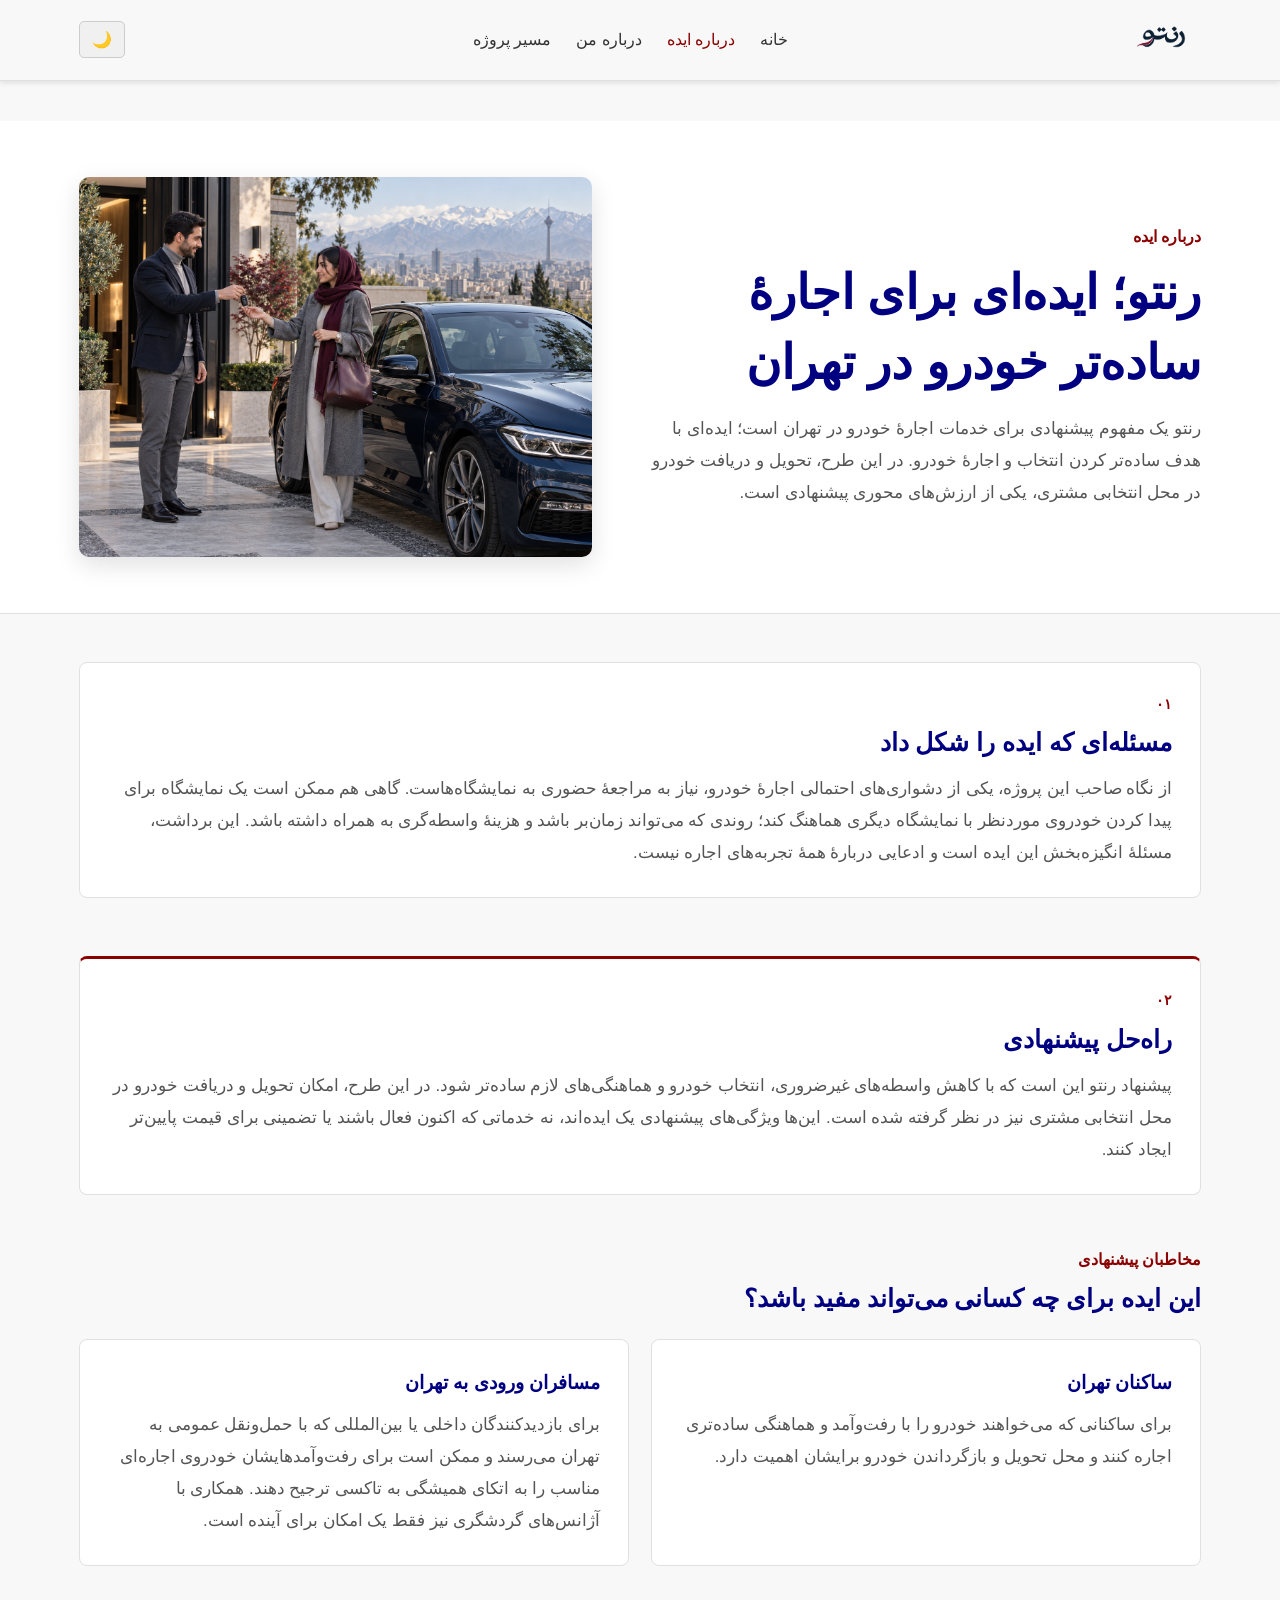
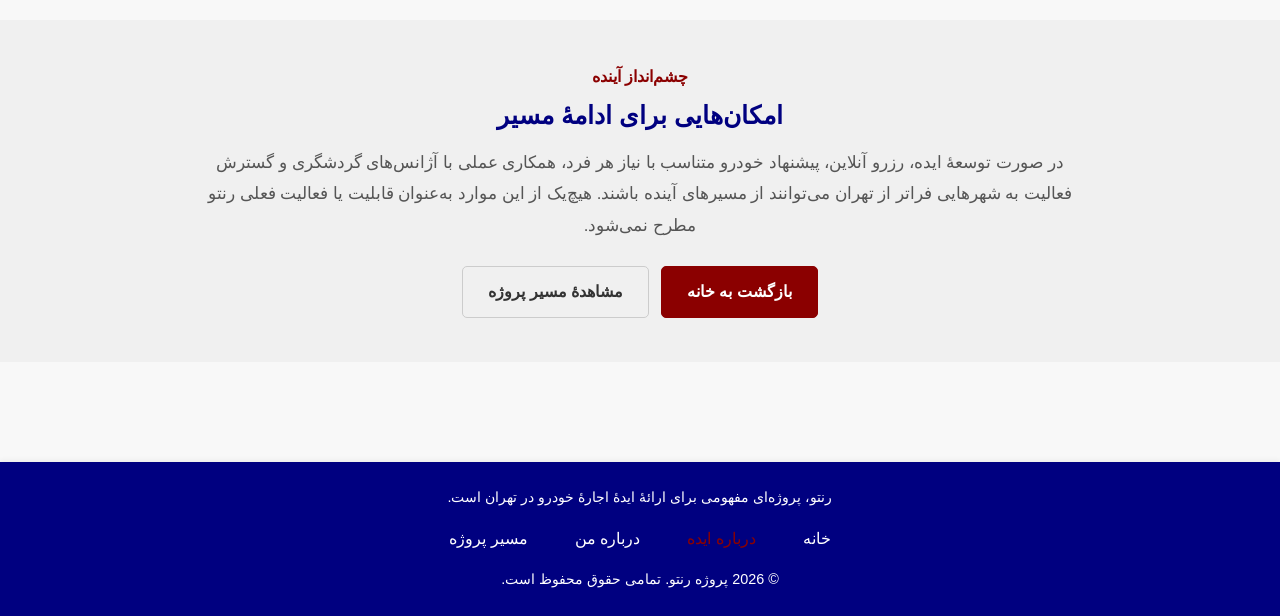
==== about-idea.html @ 9574f083 "Add Rento website files" ====
<!DOCTYPE html>
<html lang="fa" dir="rtl">
<head>
    <meta charset="UTF-8">
    <meta name="viewport" content="width=device-width, initial-scale=1.0">
    <meta name="description" content="معرفی ایده پیشنهادی رنتو برای ساده‌تر شدن اجاره خودرو در تهران.">
    <title>رنتو - درباره ایده</title>
    <link rel="stylesheet" href="css/style.css">
    <link rel="stylesheet" href="css/theme.css">
</head>
<body>
    <header>
        <div class="container">
            <div class="logo-container">
                <a href="index.html"><img id="logo-image" src="images/rento-logo.png" alt="لوگوی رنتو"></a>
            </div>
            <nav aria-label="ناوبری اصلی">
                <ul>
                    <li><a href="index.html">خانه</a></li>
                    <li><a href="about-idea.html">درباره ایده</a></li>
                    <li><a href="about-me.html">درباره من</a></li>
                    <li><a href="project-journey.html">مسیر پروژه</a></li>
                </ul>
            </nav>
            <button id="theme-toggle" class="theme-toggle-button" type="button" aria-label="تغییر پوسته">🌙</button>
            <button id="mobile-nav-toggle" class="mobile-nav-toggle-button" type="button" aria-label="باز و بسته کردن منو">☰</button>
        </div>
    </header>
    <main class="about-idea-page">
        <section class="idea-intro-section">
            <div class="container idea-intro-grid">
                <div class="idea-intro-copy">
                    <p class="idea-eyebrow">درباره ایده</p>
                    <h1>رنتو؛ ایده‌ای برای اجارهٔ ساده‌تر خودرو در تهران</h1>
                    <p>رنتو یک مفهوم پیشنهادی برای خدمات اجارهٔ خودرو در تهران است؛ ایده‌ای با هدف ساده‌تر کردن انتخاب و اجارهٔ خودرو. در این طرح، تحویل و دریافت خودرو در محل انتخابی مشتری، یکی از ارزش‌های محوری پیشنهادی است.</p>
                </div>
                <img class="idea-handover-image" src="images/rento-handover.png" alt="مشتری و کارشناس در حال تحویل خودرو در محل توافق‌شده">
            </div>
        </section>

        <section class="idea-content-section">
            <div class="container">
                <article class="idea-panel">
                    <span class="idea-section-number">۰۱</span>
                    <h2>مسئله‌ای که ایده را شکل داد</h2>
                    <p>از نگاه صاحب این پروژه، یکی از دشواری‌های احتمالی اجارهٔ خودرو، نیاز به مراجعهٔ حضوری به نمایشگاه‌هاست. گاهی هم ممکن است یک نمایشگاه برای پیدا کردن خودروی موردنظر با نمایشگاه دیگری هماهنگ کند؛ روندی که می‌تواند زمان‌بر باشد و هزینهٔ واسطه‌گری به همراه داشته باشد. این برداشت، مسئلهٔ انگیزه‌بخش این ایده است و ادعایی دربارهٔ همهٔ تجربه‌های اجاره نیست.</p>
                </article>
            </div>
        </section>

        <section class="idea-content-section idea-solution-section">
            <div class="container">
                <article class="idea-panel idea-panel-accent">
                    <span class="idea-section-number">۰۲</span>
                    <h2>راه‌حل پیشنهادی</h2>
                    <p>پیشنهاد رنتو این است که با کاهش واسطه‌های غیرضروری، انتخاب خودرو و هماهنگی‌های لازم ساده‌تر شود. در این طرح، امکان تحویل و دریافت خودرو در محل انتخابی مشتری نیز در نظر گرفته شده است. این‌ها ویژگی‌های پیشنهادی یک ایده‌اند، نه خدماتی که اکنون فعال باشند یا تضمینی برای قیمت پایین‌تر ایجاد کنند.</p>
                </article>
            </div>
        </section>

        <section class="idea-audience-section">
            <div class="container">
                <p class="idea-eyebrow">مخاطبان پیشنهادی</p>
                <h2>این ایده برای چه کسانی می‌تواند مفید باشد؟</h2>
                <div class="idea-audience-grid">
                    <article class="idea-audience-card">
                        <h3>ساکنان تهران</h3>
                        <p>برای ساکنانی که می‌خواهند خودرو را با رفت‌وآمد و هماهنگی ساده‌تری اجاره کنند و محل تحویل و بازگرداندن خودرو برایشان اهمیت دارد.</p>
                    </article>
                    <article class="idea-audience-card">
                        <h3>مسافران ورودی به تهران</h3>
                        <p>برای بازدیدکنندگان داخلی یا بین‌المللی که با حمل‌ونقل عمومی به تهران می‌رسند و ممکن است برای رفت‌وآمدهایشان خودروی اجاره‌ای مناسب را به اتکای همیشگی به تاکسی ترجیح دهند. همکاری با آژانس‌های گردشگری نیز فقط یک امکان برای آینده است.</p>
                    </article>
                </div>
            </div>
        </section>

        <section class="idea-future-section">
            <div class="container idea-future-inner">
                <p class="idea-eyebrow">چشم‌انداز آینده</p>
                <h2>امکان‌هایی برای ادامهٔ مسیر</h2>
                <p>در صورت توسعهٔ ایده، رزرو آنلاین، پیشنهاد خودرو متناسب با نیاز هر فرد، همکاری عملی با آژانس‌های گردشگری و گسترش فعالیت به شهرهایی فراتر از تهران می‌توانند از مسیرهای آینده باشند. هیچ‌یک از این موارد به‌عنوان قابلیت یا فعالیت فعلی رنتو مطرح نمی‌شود.</p>
                <div class="idea-page-links">
                    <a class="button primary-button" href="index.html">بازگشت به خانه</a>
                    <a class="button secondary-button" href="project-journey.html">مشاهدهٔ مسیر پروژه</a>
                </div>
            </div>
        </section>
    </main>
    <footer>
        <div class="container">
            <p class="footer-description">رنتو، پروژه‌ای مفهومی برای ارائهٔ ایدهٔ اجارهٔ خودرو در تهران است.</p>
            <nav class="footer-nav" aria-label="ناوبری پایین صفحه">
                <ul>
                    <li><a href="index.html">خانه</a></li>
                    <li><a href="about-idea.html">درباره ایده</a></li>
                    <li><a href="about-me.html">درباره من</a></li>
                    <li><a href="project-journey.html">مسیر پروژه</a></li>
                </ul>
            </nav>
            <p>&copy; 2026 پروژه رنتو. تمامی حقوق محفوظ است.</p>
        </div>
    </footer>
    <script src="js/script.js"></script>
</body>
</html>
---- css/style.css ----
/* css/style.css */

/* Global Resets & Base Styles */
*, *::before, *::after { box-sizing: border-box; margin: 0; padding: 0; }
html { scroll-behavior: smooth; }
body {
    font-family: Tahoma, Arial, sans-serif;
    line-height: 1.6;
    color: var(--text-color);
    background-color: var(--primary-bg);
    direction: rtl;
    transition: background-color 0.3s ease, color 0.3s ease;
    text-align: right;
}
@media (prefers-reduced-motion: reduce) { * { animation: none !important; transition: none !important; } }

.container {
    width: 90%;
    max-width: 1200px;
    margin: 0 auto;
    padding: 0 15px;
}

/* Header */
header {
    background-color: var(--header-bg);
    padding: 1rem 0;
    box-shadow: 0 2px 5px rgba(0,0,0,0.1);
    border-bottom: 1px solid var(--border-color);
}
header .container {
    display: flex;
    justify-content: space-between;
    align-items: center;
    flex-wrap: wrap;
}
.logo-container img { height: 40px; transition: opacity 0.3s ease; }

/* Navigation */
nav ul { list-style: none; display: flex; margin: 0; padding: 0; }
nav ul li { margin-left: 25px; }
nav ul li:last-child { margin-left: 0; }
nav ul li a {
    color: var(--nav-link-color);
    text-decoration: none;
    font-weight: 500;
    padding: 5px 0;
    transition: color 0.3s ease;
    display: block;
}
nav ul li a:hover, nav ul li a.active { color: var(--accent-color); }

/* Buttons */
.theme-toggle-button, .mobile-nav-toggle-button {
    background: var(--button-bg);
    color: var(--button-text-color);
    border: 1px solid var(--button-border);
    padding: 8px 12px;
    border-radius: 5px;
    font-size: 1rem;
    cursor: pointer;
    transition: background-color 0.3s ease, color 0.3s ease, border-color 0.3s ease;
    margin-right: 15px;
}
.theme-toggle-button:hover, .mobile-nav-toggle-button:hover {
    background-color: var(--button-hover-bg);
    color: var(--button-hover-text-color);
}
.mobile-nav-toggle-button { display: none; }

.button {
    display: inline-block;
    padding: 12px 25px;
    border-radius: 5px;
    text-decoration: none;
    font-weight: bold;
    transition: background-color 0.3s ease, color 0.3s ease, border-color 0.3s ease;
    margin: 0 10px;
}
.button {
    display: inline-block;
    padding: 12px 25px;
    border-radius: 5px;
    text-decoration: none;
    font-weight: bold;
    transition: background-color 0.3s ease, color 0.3s ease, border-color 0.3s ease;
    margin: 0 10px;
}
.primary-button {
    background-color: var(--accent-color);
    color: #ffffff;
    border: 1px solid var(--accent-color);
}
.primary-button:hover { background-color: var(--button-hover-bg-accent); border-color: var(--button-hover-bg-accent); }
.secondary-button {
    background-color: var(--button-bg);
    color: var(--button-text-color);
    border: 1px solid var(--button-border);
}
.secondary-button:hover { background-color: var(--button-hover-bg); border-color: var(--button-hover-bg); }
.outline-button {
    background-color: transparent;
    color: var(--accent-color);
    border: 1px solid var(--accent-color);
    margin-top: 20px;
}
.outline-button:hover {
    background-color: var(--accent-color);
    color: #ffffff;
}


/* Main Content Sections */
main { padding: 40px 0; }
.section { margin-bottom: 60px; padding: 20px 0; }
.section h1, .section h2, .section h3 { color: var(--heading-color); margin-bottom: 20px; text-align: center; }
.section p, .section ul, .section ol { margin-bottom: 15px; font-size: 1.1rem; line-height: 1.8; }
.section ul, .section ol { padding-right: 30px; list-style-position: inside; }
.section img {
    max-width: 100%;
    height: auto;
    display: block;
    margin: 30px auto;
    border-radius: 8px;
    box-shadow: 0 4px 12px rgba(0,0,0,0.1);
}

/* Hero Section */
.hero-section { text-align: center; background-color: var(--secondary-bg); padding: 80px 0; margin-bottom: 0; }
.hero-content-wrapper {
    display: flex;
    flex-direction: row-reverse; /* RTL layout */
    align-items: center;
    gap: 40px;
    text-align: right;
}
.hero-text {
    flex: 1;
    min-width: 0;
}
.hero-image-container {
    flex: 1;
    min-width: 0;
}
.hero-image-container .hero-image {
    width: 100%;
    max-height: 430px;
    object-fit: cover;
    margin: 0;
}
.hero-section h1 { font-size: 3.5rem; color: var(--accent-color); margin-bottom: 25px; text-align: right; }
.hero-section p { font-size: 1.5rem; color: var(--text-color-light); max-width: 800px; margin: 0 0 40px auto; text-align: right; }
.hero-buttons { margin-top: 30px; text-align: right; }


/* Service Intro Section */
.service-intro-section {
    background-color: var(--gray-light);
    padding: 30px 0;
    text-align: center;
    margin-bottom: 60px;
    border-radius: 8px;
}
.service-intro-text {
    font-size: 1.3rem;
    font-weight: 500;
    color: var(--text-color);
    margin: 0 auto;
    max-width: 800px;
}

/* About the Idea page */
.about-idea-page .idea-intro-section {
    padding: 56px 0;
    background: var(--secondary-bg);
    border-bottom: 1px solid var(--border-color);
}
.idea-intro-grid {
    display: grid;
    grid-template-columns: minmax(0, 1.05fr) minmax(280px, .95fr);
    align-items: center;
    gap: 42px;
}
.idea-eyebrow { color: var(--accent-color); font-weight: 700; margin-bottom: 8px; }
.idea-intro-copy h1 {
    color: var(--heading-color);
    font-size: clamp(2rem, 4vw, 3rem);
    line-height: 1.45;
    margin-bottom: 16px;
}
.idea-intro-copy > p:last-child,
.idea-panel p, .idea-audience-card p, .idea-future-inner > p:not(.idea-eyebrow) {
    color: var(--text-color-light);
    font-size: 1.05rem;
    line-height: 1.9;
}
.idea-handover-image {
    display: block;
    width: 100%;
    max-height: 380px;
    object-fit: cover;
    border-radius: 10px;
    box-shadow: 0 8px 24px rgba(0,0,0,.12);
}
.idea-content-section { padding: 48px 0 10px; }
.idea-content-grid, .idea-audience-grid {
    display: grid;
    grid-template-columns: repeat(2, minmax(0, 1fr));
    gap: 22px;
}
.idea-panel, .idea-audience-card {
    padding: 28px;
    border: 1px solid var(--border-color);
    border-radius: 8px;
    background: var(--secondary-bg);
}
.idea-section-number { color: var(--accent-color); font-weight: 700; font-size: .9rem; }
.idea-panel h2, .idea-audience-section h2, .idea-future-inner h2 {
    color: var(--heading-color);
    font-size: 1.55rem;
    line-height: 1.5;
    margin: 8px 0 12px;
}
.idea-panel-accent { border-top: 3px solid var(--accent-color); }
.idea-audience-section { padding: 42px 0 54px; }
.idea-audience-section h2 { margin: 0 0 22px; }
.idea-audience-card h3 { color: var(--navy-color); font-size: 1.2rem; margin-bottom: 10px; }
.idea-future-section {
    padding: 44px 0;
    background: var(--gray-light);
}
.idea-future-inner { max-width: 900px; text-align: center; }
.idea-future-inner > p:not(.idea-eyebrow) { margin: 0 auto; }
.idea-page-links { display: flex; justify-content: center; flex-wrap: wrap; gap: 12px; margin-top: 24px; }
.idea-page-links .button { margin: 0; }

/* About Me page */
.about-me-intro {
    padding: 56px 0;
    background: var(--secondary-bg);
    border-bottom: 1px solid var(--border-color);
}
.about-me-intro-grid {
    display: grid;
    grid-template-columns: minmax(0, 1fr) minmax(260px, .8fr);
    align-items: center;
    gap: 48px;
}
.about-me-eyebrow { color: var(--accent-color); font-weight: 700; margin-bottom: 8px; }
.about-me-intro-copy h1 {
    color: var(--heading-color);
    font-size: clamp(2.2rem, 4vw, 3.2rem);
    line-height: 1.4;
    margin-bottom: 14px;
}
.about-me-intro-copy > p:last-child {
    max-width: 620px;
    color: var(--text-color-light);
    font-size: 1.15rem;
    line-height: 1.9;
}
.mahan-portrait {
    display: block;
    width: min(100%, 390px);
    height: 390px;
    object-fit: cover;
    justify-self: center;
    border-radius: 48% 48% 12px 12px;
    border: 5px solid var(--gray-light);
    box-shadow: 0 10px 28px rgba(0,0,0,.12);
}
.about-me-detail-section { padding: 26px 0; }
.about-me-detail-muted { background: var(--gray-light); }
.about-me-detail-card { max-width: 960px; }
.about-me-detail-card h2 {
    color: var(--heading-color);
    font-size: 1.55rem;
    line-height: 1.5;
    margin: 0 0 10px;
}
.about-me-detail-card p {
    color: var(--text-color-light);
    font-size: 1.05rem;
    line-height: 1.95;
}
.about-me-detail-marker {
    display: block;
    width: 38px;
    height: 3px;
    background: var(--accent-color);
    margin-bottom: 12px;
    border-radius: 3px;
}
.about-me-journey-link { margin: 18px 0 0; }

/* Project Journey page */
.journey-intro-section {
    padding: 48px 0;
    background: var(--secondary-bg);
    border-bottom: 1px solid var(--border-color);
}
.journey-intro-content, .journey-section-heading, .journey-next-content {
    max-width: 900px;
    margin-left: auto;
    margin-right: auto;
}
.journey-eyebrow { color: var(--accent-color); font-weight: 700; margin-bottom: 8px; }
.journey-intro-content h1 {
    color: var(--heading-color);
    font-size: clamp(2rem, 4vw, 3rem);
    line-height: 1.45;
    margin-bottom: 12px;
}
.journey-intro-content > p:last-child, .journey-section-heading > p:last-child,
.journey-status-card > p:last-child, .journey-next-content > p:not(.journey-eyebrow) {
    color: var(--text-color-light);
    font-size: 1.05rem;
    line-height: 1.9;
}
.journey-roadmap-section { padding: 44px 0 32px; }
.journey-section-heading { margin-bottom: 24px; }
.journey-section-heading h2, .journey-status-card h2, .journey-next-content h2 {
    color: var(--heading-color);
    font-size: 1.65rem;
    line-height: 1.5;
    margin: 0 0 10px;
}
.journey-roadmap {
    list-style: none;
    padding: 0;
    margin: 0;
    position: relative;
    display: grid;
    grid-template-columns: repeat(2, minmax(0, 1fr));
    gap: 18px;
}
.journey-step {
    display: flex;
    align-items: flex-start;
    gap: 16px;
    padding: 22px;
    background: var(--secondary-bg);
    border: 1px solid var(--border-color);
    border-radius: 8px;
}
.journey-step-number {
    flex: 0 0 38px;
    width: 38px;
    height: 38px;
    display: grid;
    place-items: center;
    border-radius: 50%;
    background: var(--gray-light);
    color: var(--accent-color);
    font-weight: 700;
}
.journey-step h3 { color: var(--navy-color); font-size: 1.12rem; margin: 2px 0 6px; }
.journey-step p { color: var(--text-color-light); line-height: 1.8; }
.journey-status-section { padding: 20px 0 42px; }
.journey-status-card {
    max-width: 900px;
    padding: 28px;
    background: var(--gray-light);
    border-right: 4px solid var(--accent-color);
    border-radius: 8px;
}
.journey-next-section { padding: 42px 0; background: var(--secondary-bg); }
.journey-next-content h2 { margin-bottom: 18px; }
.journey-next-list { list-style: none; padding: 0; margin: 0; }
.journey-next-list li {
    position: relative;
    padding: 10px 26px 10px 0;
    color: var(--text-color);
    line-height: 1.8;
}
.journey-next-list li::before {
    content: "";
    position: absolute;
    right: 0;
    top: 21px;
    width: 8px;
    height: 8px;
    border-radius: 50%;
    background: var(--accent-color);
}
.journey-note { margin-top: 12px; font-size: .95rem !important; }
.journey-page-links { display: flex; flex-wrap: wrap; gap: 12px; margin-top: 22px; }
.journey-page-links .button { margin: 0; }

/* Audience Cards Section */
.audience-cards-section h2 { margin-bottom: 40px; }
.audience-card-wrapper {
    display: grid;
    grid-template-columns: repeat(auto-fit, minmax(300px, 1fr));
    gap: 30px;
    margin-top: 40px;
}
.audience-card {
    background-color: var(--secondary-bg);
    border: 1px solid var(--border-color);
    border-radius: 8px;
    padding: 30px;
    text-align: center;
    box-shadow: 0 2px 10px rgba(0,0,0,0.05);
    transition: transform 0.3s ease;
}
.audience-card:hover { transform: translateY(-5px); }
.audience-card h3 { color: var(--navy-color); font-size: 1.8rem; margin-bottom: 15px; }
.audience-card p { font-size: 1rem; line-height: 1.7; color: var(--text-color-light); }


/* Problem-Solution & Project Journey Previews */
.problem-solution-preview-section, .project-journey-preview-section {
    text-align: center;
    background-color: var(--secondary-bg);
    padding: 50px 0;
    margin-top: 40px;
    border-radius: 8px;
}
.problem-solution-preview-section p, .project-journey-preview-section p {
    max-width: 800px;
    margin: 0 auto 25px auto;
    font-size: 1.1rem;
    color: var(--text-color-light);
}

/* Footer */
footer {
    background-color: var(--footer-bg);
    color: var(--footer-text-color);
    text-align: center;
    padding: 1.5rem 0;
    margin-top: 60px;
    box-shadow: 0 -2px 5px rgba(0,0,0,0.05);
}
footer p { font-size: 0.9rem; }
.footer-description { margin-bottom: 12px; }
.footer-nav ul {
    list-style: none;
    display: flex;
    justify-content: center;
    flex-wrap: wrap;
    gap: 8px 22px;
    margin: 0 0 12px;
    padding: 0;
}
.footer-nav a { color: var(--footer-text-color); text-decoration: none; }
.footer-nav a:hover { color: #ffffff; text-decoration: underline; }

/* Responsive Design */
@media (max-width: 768px) {
    header .container { flex-wrap: wrap; justify-content: center; }
    .logo-container { margin-bottom: 15px; }
    nav { order: 3; width: 100%; margin-top: 15px; }
    nav ul { flex-direction: column; display: none; width: 100%; background-color: var(--header-bg); border-top: 1px solid var(--border-color); }
    nav ul.active { display: flex; }
    nav ul li { margin: 0; border-bottom: 1px solid var(--border-color); }
    nav ul li:last-child { border-bottom: none; }
    nav ul li a { padding: 15px; text-align: center; }
    .mobile-nav-toggle-button { display: block; margin-left: 15px; margin-right: 0; }
    .theme-toggle-button { margin-right: 0; }

    .hero-content-wrapper {
        flex-direction: column; /* Stack text then image */
        text-align: center;
    }
    .hero-text, .hero-image-container {
        min-width: 100%;
    }
    .hero-image-container .hero-image { max-height: 300px; }
    .hero-section h1, .hero-section p, .hero-buttons {
        text-align: center;
        margin-left: auto; /* Re-center for mobile */
        margin-right: auto;
    }

    .hero-section h1 { font-size: 2.5rem; }
    .hero-section p { font-size: 1.2rem; }
    .hero-buttons { display: flex; flex-direction: column; align-items: center; gap: 12px; }
    .hero-buttons .button { width: min(100%, 280px); margin: 0; }
    .section h1, .section h2 { font-size: 1.8rem; }

    .idea-intro-grid { grid-template-columns: 1fr; gap: 24px; }
    .idea-handover-image { max-height: 300px; }
    .idea-content-grid, .idea-audience-grid { grid-template-columns: 1fr; }
    .idea-content-section { padding-top: 32px; }
    .idea-panel, .idea-audience-card { padding: 22px; }
    .about-me-intro { padding: 36px 0; }
    .about-me-intro-grid { grid-template-columns: 1fr; gap: 24px; text-align: center; }
    .about-me-intro-copy > p:last-child { margin: 0 auto; }
    .mahan-portrait { width: min(82vw, 320px); height: min(82vw, 320px); }
    .about-me-detail-section { padding: 22px 0; }
    .journey-intro-section { padding: 36px 0; }
    .journey-roadmap { grid-template-columns: 1fr; }
    .journey-roadmap-section { padding-top: 32px; }
    .journey-step { padding: 18px; }
    .journey-status-card { padding: 22px; }
    .journey-next-section { padding: 32px 0; }
    .journey-page-links { flex-direction: column; align-items: flex-start; }
    .journey-page-links .button { text-align: center; }

    .audience-card-wrapper {
        grid-template-columns: 1fr;
    }

    .timeline { padding-right: 20px; }
    .timeline::before { right: 10px; }
    .timeline-item::before { right: 2px; width: 14px; height: 14px; border-width: 3px; }
    .timeline-item { padding-right: 30px; }
}
---- css/theme.css ----
:root { /* Light Theme Defaults */
    --primary-bg: #f8f8f8;
    --secondary-bg: #ffffff;
    --text-color: #333333;
    --text-color-light: #555555;
    --heading-color: #000080; /* Navy */
    --header-bg: #f8f8f8;
    --nav-link-color: #333333;
    --footer-bg: #000080; /* Navy */
    --footer-text-color: #ffffff;
    --accent-color: #8B0000; /* Burgundy */
    --navy-color: #000080;
    --gray-color: #808080;
    --gray-light: #f0f0f0;
    --border-color: #e0e0e0;
    --button-bg: #f0f0f0;
    --button-text-color: #333333;
    --button-border: #cccccc;
    --button-hover-bg: #e0e0e0;
    --button-hover-text-color: #000000;
    --button-hover-bg-accent: #6d0000; /* Darker burgundy for hover */
}

body.dark-theme {
    --primary-bg: #1a1a2e;
    --secondary-bg: #2e3a4e;
    --text-color: #e0e0e0;
    --text-color-light: #cccccc;
    --heading-color: #ADD8E6; /* Lighter navy */
    --header-bg: #1a1a2e;
    --nav-link-color: #e0e0e0;
    --footer-bg: #0a0a1e; /* Darker navy */
    --footer-text-color: #cccccc;
    --accent-color: #B22222; /* Adjusted burgundy */
    --navy-color: #ADD8E6;
    --gray-color: #A9A9A9;
    --gray-light: #3e4a5e;
    --border-color: #444444;
    --button-bg: #3e4a5e;
    --button-text-color: #e0e0e0;
    --button-border: #555555;
    --button-hover-bg: #4e5a6e;
    --button-hover-text-color: #ffffff;
    --button-hover-bg-accent: #8b0000; /* Darker burgundy for hover in dark theme */
}
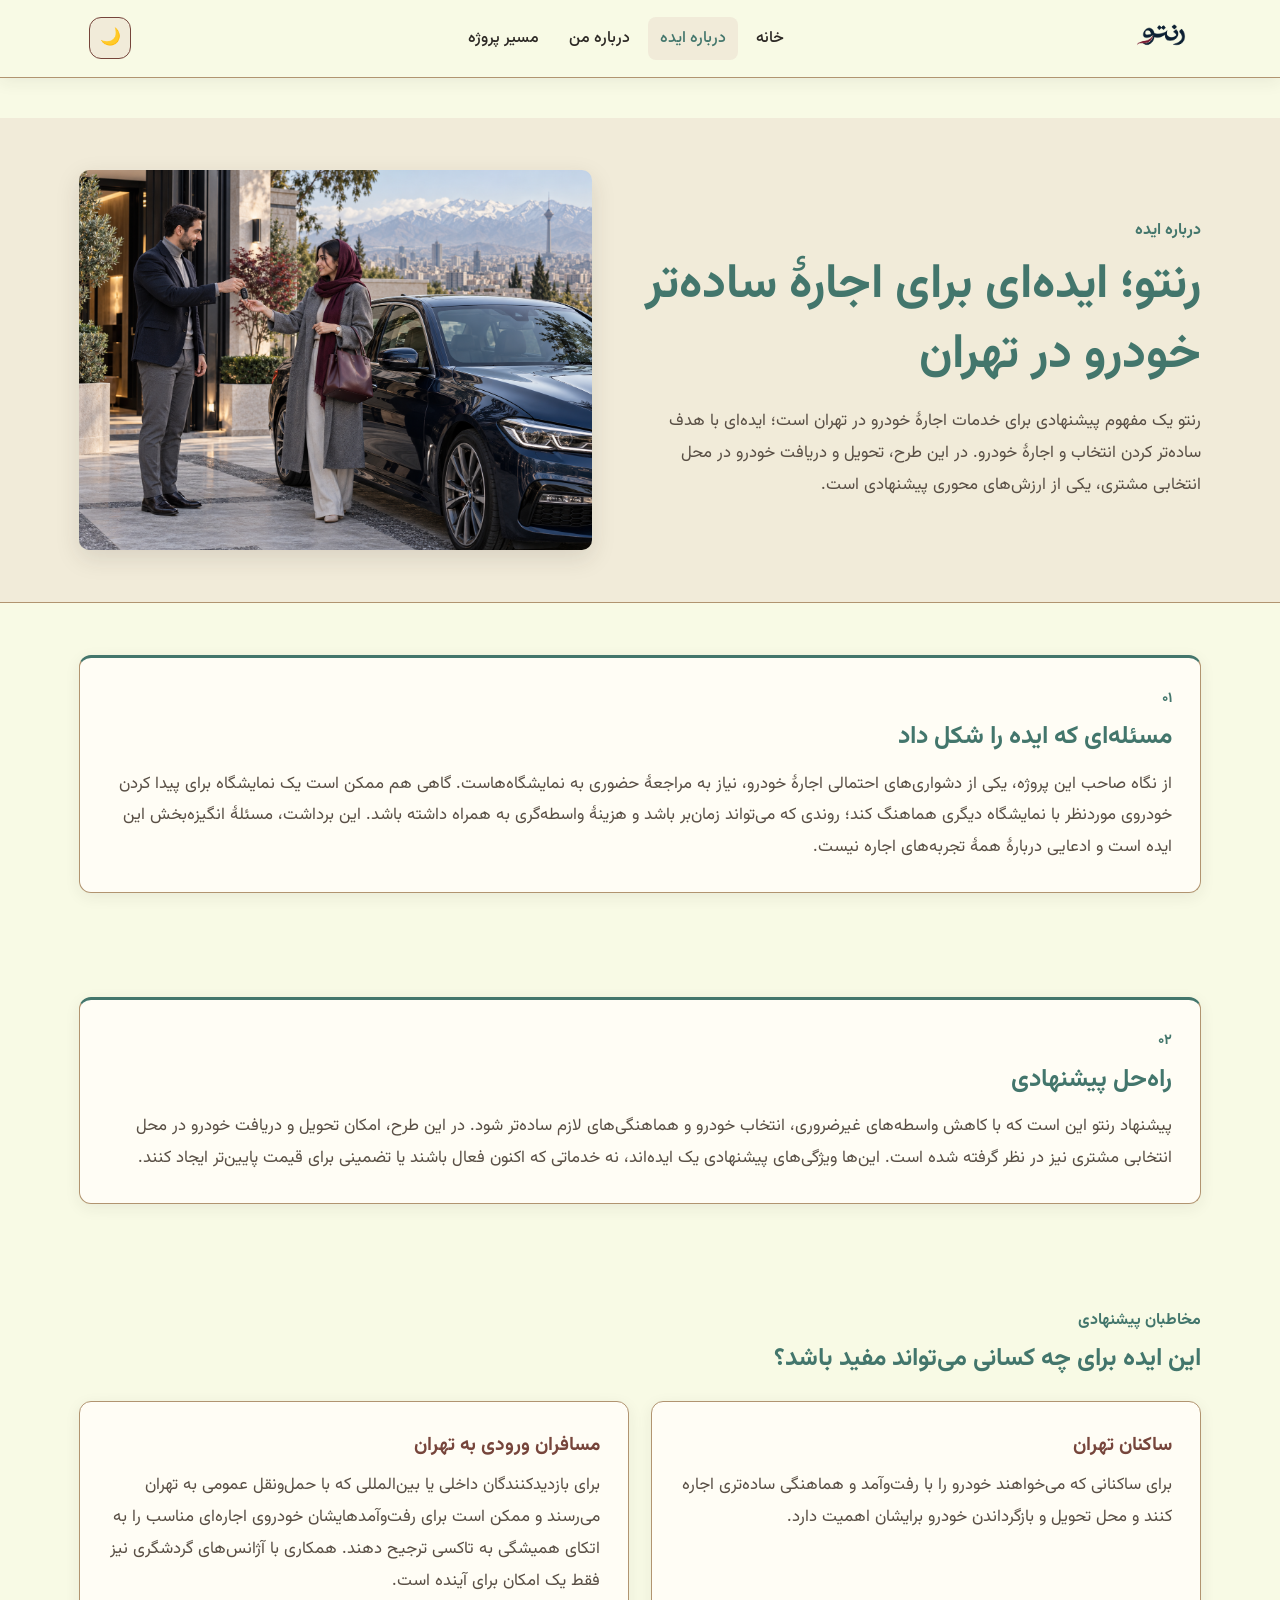
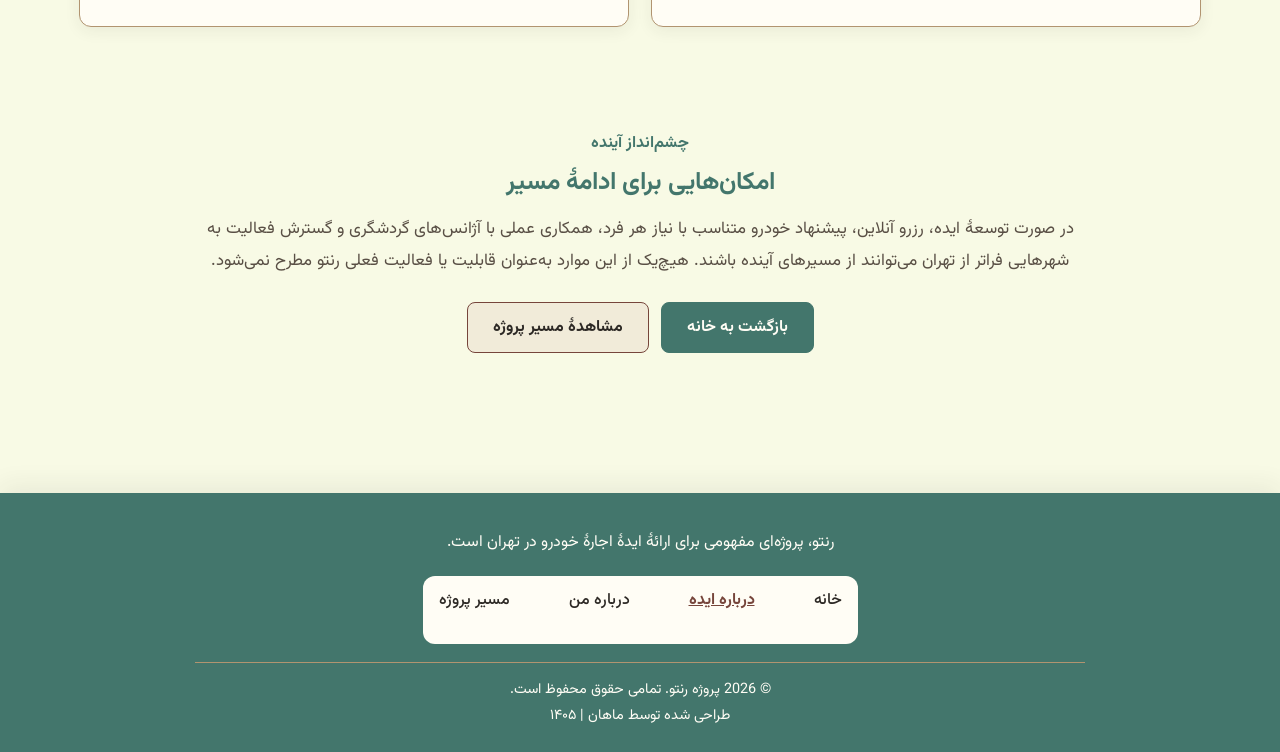
==== commit 7032ba94: "افزودن اعتبار طراح به فوتر" ====
--- a/about-idea.html
+++ b/about-idea.html
@@ -99,6 +99,7 @@
                 </ul>
             </nav>
             <p>&copy; 2026 پروژه رنتو. تمامی حقوق محفوظ است.</p>
+            <p>طراحی شده توسط ماهان | ۱۴۰۵</p>
         </div>
     </footer>
     <script src="js/script.js"></script>
--- a/css/style.css
+++ b/css/style.css
@@ -2,9 +2,16 @@
 
 /* Global Resets & Base Styles */
 *, *::before, *::after { box-sizing: border-box; margin: 0; padding: 0; }
+@font-face {
+    font-family: "Vazirmatn";
+    src: url("../fonts/Vazirmatn[wght].woff2") format("woff2");
+    font-style: normal;
+    font-weight: 100 900;
+    font-display: swap;
+}
 html { scroll-behavior: smooth; }
 body {
-    font-family: Tahoma, Arial, sans-serif;
+    font-family: "Vazirmatn", Tahoma, Arial, sans-serif;
     line-height: 1.6;
     color: var(--text-color);
     background-color: var(--primary-bg);
@@ -24,17 +31,25 @@
 /* Header */
 header {
     background-color: var(--header-bg);
-    padding: 1rem 0;
-    box-shadow: 0 2px 5px rgba(0,0,0,0.1);
+    padding: 0.85rem 0;
+    box-shadow: 0 4px 16px color-mix(in srgb, var(--text-color) 7%, transparent);
     border-bottom: 1px solid var(--border-color);
 }
 header .container {
     display: flex;
     justify-content: space-between;
     align-items: center;
-    flex-wrap: wrap;
-}
-.logo-container img { height: 40px; transition: opacity 0.3s ease; }
+    flex-wrap: nowrap;
+}
+.logo-container img { height: 40px; transition: opacity 0.2s ease; }
+header .logo-container a:focus-visible {
+    outline: 2px solid var(--accent-color);
+    outline-offset: 5px;
+    border-radius: 4px;
+}
+header nav { width: auto; margin: 0; order: 0; }
+header nav ul { align-items: center; gap: 6px; }
+header nav ul li { margin: 0; }
 
 /* Navigation */
 nav ul { list-style: none; display: flex; margin: 0; padding: 0; }
@@ -44,51 +59,79 @@
     color: var(--nav-link-color);
     text-decoration: none;
     font-weight: 500;
-    padding: 5px 0;
-    transition: color 0.3s ease;
+    padding: 9px 12px;
+    border-radius: 8px;
+    transition: color 0.2s ease, background-color 0.2s ease;
     display: block;
 }
-nav ul li a:hover, nav ul li a.active { color: var(--accent-color); }
+header nav ul li a:hover, header nav ul li a.active {
+    color: var(--accent-color);
+    background-color: var(--gray-light);
+}
+header nav ul li a:focus-visible {
+    outline: 2px solid var(--accent-color);
+    outline-offset: 4px;
+    border-radius: 3px;
+}
+header nav ul li a:active { color: var(--accent-color); }
 
 /* Buttons */
 .theme-toggle-button, .mobile-nav-toggle-button {
     background: var(--button-bg);
     color: var(--button-text-color);
     border: 1px solid var(--button-border);
-    padding: 8px 12px;
-    border-radius: 5px;
-    font-size: 1rem;
+    width: 42px;
+    height: 42px;
+    display: inline-grid;
+    place-items: center;
+    padding: 0;
+    border-radius: 12px;
+    font: inherit;
+    font-family: inherit;
+    font-size: 1.05rem;
     cursor: pointer;
-    transition: background-color 0.3s ease, color 0.3s ease, border-color 0.3s ease;
-    margin-right: 15px;
+    transition: background-color 0.2s ease, color 0.2s ease, border-color 0.2s ease, box-shadow 0.2s ease, transform 0.2s ease;
+    margin: 0 0 0 10px;
 }
 .theme-toggle-button:hover, .mobile-nav-toggle-button:hover {
     background-color: var(--button-hover-bg);
     color: var(--button-hover-text-color);
+    box-shadow: 0 3px 8px color-mix(in srgb, var(--text-color) 14%, transparent);
+    transform: translateY(-1px);
+}
+.theme-toggle-button:focus-visible, .mobile-nav-toggle-button:focus-visible {
+    outline: 2px solid var(--accent-color);
+    outline-offset: 3px;
+}
+.theme-toggle-button:active, .mobile-nav-toggle-button:active {
+    transform: translateY(0);
+    box-shadow: none;
 }
 .mobile-nav-toggle-button { display: none; }
 
 .button {
     display: inline-block;
     padding: 12px 25px;
-    border-radius: 5px;
+    border-radius: 8px;
     text-decoration: none;
     font-weight: bold;
-    transition: background-color 0.3s ease, color 0.3s ease, border-color 0.3s ease;
+    font-family: inherit;
+    transition: background-color 0.2s ease, color 0.2s ease, border-color 0.2s ease, box-shadow 0.2s ease, transform 0.2s ease;
     margin: 0 10px;
 }
 .button {
     display: inline-block;
     padding: 12px 25px;
-    border-radius: 5px;
+    border-radius: 8px;
     text-decoration: none;
     font-weight: bold;
-    transition: background-color 0.3s ease, color 0.3s ease, border-color 0.3s ease;
+    font-family: inherit;
+    transition: background-color 0.2s ease, color 0.2s ease, border-color 0.2s ease, box-shadow 0.2s ease, transform 0.2s ease;
     margin: 0 10px;
 }
 .primary-button {
     background-color: var(--accent-color);
-    color: #ffffff;
+    color: var(--button-hover-text-color);
     border: 1px solid var(--accent-color);
 }
 .primary-button:hover { background-color: var(--button-hover-bg-accent); border-color: var(--button-hover-bg-accent); }
@@ -106,13 +149,25 @@
 }
 .outline-button:hover {
     background-color: var(--accent-color);
-    color: #ffffff;
+    color: var(--button-hover-text-color);
+}
+.button:hover {
+    box-shadow: 0 4px 10px color-mix(in srgb, var(--text-color) 14%, transparent);
+    transform: translateY(-2px);
+}
+.button:focus-visible {
+    outline: 2px solid var(--accent-color);
+    outline-offset: 3px;
+}
+.button:active {
+    box-shadow: none;
+    transform: translateY(0);
 }
 
 
 /* Main Content Sections */
 main { padding: 40px 0; }
-.section { margin-bottom: 60px; padding: 20px 0; }
+.section { margin-bottom: 56px; padding: 28px 0; }
 .section h1, .section h2, .section h3 { color: var(--heading-color); margin-bottom: 20px; text-align: center; }
 .section p, .section ul, .section ol { margin-bottom: 15px; font-size: 1.1rem; line-height: 1.8; }
 .section ul, .section ol { padding-right: 30px; list-style-position: inside; }
@@ -121,12 +176,12 @@
     height: auto;
     display: block;
     margin: 30px auto;
-    border-radius: 8px;
-    box-shadow: 0 4px 12px rgba(0,0,0,0.1);
+    border-radius: 16px;
+    box-shadow: 0 12px 30px color-mix(in srgb, var(--text-color) 12%, transparent);
 }
 
 /* Hero Section */
-.hero-section { text-align: center; background-color: var(--secondary-bg); padding: 80px 0; margin-bottom: 0; }
+.hero-section { text-align: center; background-color: var(--secondary-bg); padding: 72px 0; margin-bottom: 0; }
 .hero-content-wrapper {
     display: flex;
     flex-direction: row-reverse; /* RTL layout */
@@ -139,7 +194,7 @@
     min-width: 0;
 }
 .hero-image-container {
-    flex: 1;
+    flex: 1.1;
     min-width: 0;
 }
 .hero-image-container .hero-image {
@@ -147,19 +202,23 @@
     max-height: 430px;
     object-fit: cover;
     margin: 0;
-}
-.hero-section h1 { font-size: 3.5rem; color: var(--accent-color); margin-bottom: 25px; text-align: right; }
-.hero-section p { font-size: 1.5rem; color: var(--text-color-light); max-width: 800px; margin: 0 0 40px auto; text-align: right; }
-.hero-buttons { margin-top: 30px; text-align: right; }
+    border: 1px solid var(--border-color);
+}
+.hero-section h1 { font-size: clamp(2.5rem, 4.4vw, 3.5rem); line-height: 1.35; color: var(--heading-color); margin-bottom: 20px; text-align: right; }
+.hero-section p { font-size: 1.25rem; line-height: 1.9; color: var(--text-color-light); max-width: 620px; margin: 0 0 30px auto; text-align: right; }
+.hero-buttons { margin-top: 24px; text-align: right; }
+.hero-image-container .hero-image { margin: 0 !important; }
 
 
 /* Service Intro Section */
 .service-intro-section {
     background-color: var(--gray-light);
-    padding: 30px 0;
+    padding: 32px 0;
     text-align: center;
-    margin-bottom: 60px;
-    border-radius: 8px;
+    margin-bottom: 52px;
+    border-radius: 12px;
+    border: 1px solid var(--border-color);
+    box-shadow: 0 4px 16px color-mix(in srgb, var(--text-color) 7%, transparent);
 }
 .service-intro-text {
     font-size: 1.3rem;
@@ -188,6 +247,20 @@
     line-height: 1.45;
     margin-bottom: 16px;
 }
+.about-idea-page .idea-intro-section,
+.about-idea-page .idea-content-section,
+.about-idea-page .idea-audience-section,
+.about-idea-page .idea-future-section {
+    padding-top: 52px;
+    padding-bottom: 52px;
+}
+.about-idea-page .idea-panel {
+    border-top: 3px solid var(--accent-color);
+}
+.about-idea-page .idea-intro-section { background: var(--gray-light); }
+.about-idea-page .idea-content-section,
+.about-idea-page .idea-audience-section,
+.about-idea-page .idea-future-section { background: transparent; }
 .idea-intro-copy > p:last-child,
 .idea-panel p, .idea-audience-card p, .idea-future-inner > p:not(.idea-eyebrow) {
     color: var(--text-color-light);
@@ -200,7 +273,7 @@
     max-height: 380px;
     object-fit: cover;
     border-radius: 10px;
-    box-shadow: 0 8px 24px rgba(0,0,0,.12);
+    box-shadow: 0 8px 24px color-mix(in srgb, var(--text-color) 13%, transparent);
 }
 .idea-content-section { padding: 48px 0 10px; }
 .idea-content-grid, .idea-audience-grid {
@@ -211,8 +284,15 @@
 .idea-panel, .idea-audience-card {
     padding: 28px;
     border: 1px solid var(--border-color);
-    border-radius: 8px;
+    border-radius: 12px;
     background: var(--secondary-bg);
+    box-shadow: 0 4px 16px color-mix(in srgb, var(--text-color) 7%, transparent);
+    transition: transform 0.2s ease, box-shadow 0.2s ease, border-color 0.2s ease;
+}
+.idea-panel:hover, .idea-audience-card:hover {
+    transform: translateY(-2px);
+    border-color: var(--accent-color);
+    box-shadow: 0 8px 20px color-mix(in srgb, var(--text-color) 10%, transparent);
 }
 .idea-section-number { color: var(--accent-color); font-weight: 700; font-size: .9rem; }
 .idea-panel h2, .idea-audience-section h2, .idea-future-inner h2 {
@@ -236,7 +316,7 @@
 
 /* About Me page */
 .about-me-intro {
-    padding: 56px 0;
+    padding: 64px 0;
     background: var(--secondary-bg);
     border-bottom: 1px solid var(--border-color);
 }
@@ -253,6 +333,7 @@
     line-height: 1.4;
     margin-bottom: 14px;
 }
+.about-me-intro-copy { max-width: 620px; }
 .about-me-intro-copy > p:last-child {
     max-width: 620px;
     color: var(--text-color-light);
@@ -267,11 +348,18 @@
     justify-self: center;
     border-radius: 48% 48% 12px 12px;
     border: 5px solid var(--gray-light);
-    box-shadow: 0 10px 28px rgba(0,0,0,.12);
-}
-.about-me-detail-section { padding: 26px 0; }
+    box-shadow: 0 10px 28px color-mix(in srgb, var(--text-color) 13%, transparent);
+}
+.about-me-detail-section { padding: 30px 0; }
 .about-me-detail-muted { background: var(--gray-light); }
-.about-me-detail-card { max-width: 960px; }
+.about-me-detail-card {
+    max-width: 960px;
+    padding: 26px 30px;
+    border: 1px solid var(--border-color);
+    border-radius: 14px;
+    background: var(--secondary-bg);
+    box-shadow: 0 5px 18px color-mix(in srgb, var(--text-color) 7%, transparent);
+}
 .about-me-detail-card h2 {
     color: var(--heading-color);
     font-size: 1.55rem;
@@ -295,7 +383,7 @@
 
 /* Project Journey page */
 .journey-intro-section {
-    padding: 48px 0;
+    padding: 58px 0;
     background: var(--secondary-bg);
     border-bottom: 1px solid var(--border-color);
 }
@@ -325,6 +413,7 @@
     line-height: 1.5;
     margin: 0 0 10px;
 }
+.journey-section-heading > p:last-child { max-width: 760px; }
 .journey-roadmap {
     list-style: none;
     padding: 0;
@@ -341,7 +430,14 @@
     padding: 22px;
     background: var(--secondary-bg);
     border: 1px solid var(--border-color);
-    border-radius: 8px;
+    border-radius: 12px;
+    box-shadow: 0 3px 12px color-mix(in srgb, var(--text-color) 6%, transparent);
+    transition: transform 0.2s ease, box-shadow 0.2s ease, border-color 0.2s ease;
+}
+.journey-step:hover {
+    transform: translateY(-2px);
+    border-color: var(--accent-color);
+    box-shadow: 0 7px 18px color-mix(in srgb, var(--text-color) 10%, transparent);
 }
 .journey-step-number {
     flex: 0 0 38px;
@@ -362,9 +458,16 @@
     padding: 28px;
     background: var(--gray-light);
     border-right: 4px solid var(--accent-color);
-    border-radius: 8px;
+    border-radius: 12px;
+    box-shadow: 0 4px 16px color-mix(in srgb, var(--text-color) 7%, transparent);
 }
 .journey-next-section { padding: 42px 0; background: var(--secondary-bg); }
+.journey-next-content {
+    padding: 28px 32px;
+    border: 1px solid var(--border-color);
+    border-radius: 14px;
+    box-shadow: 0 5px 18px color-mix(in srgb, var(--text-color) 7%, transparent);
+}
 .journey-next-content h2 { margin-bottom: 18px; }
 .journey-next-list { list-style: none; padding: 0; margin: 0; }
 .journey-next-list li {
@@ -398,13 +501,17 @@
 .audience-card {
     background-color: var(--secondary-bg);
     border: 1px solid var(--border-color);
-    border-radius: 8px;
+    border-radius: 12px;
     padding: 30px;
     text-align: center;
-    box-shadow: 0 2px 10px rgba(0,0,0,0.05);
-    transition: transform 0.3s ease;
-}
-.audience-card:hover { transform: translateY(-5px); }
+    box-shadow: 0 4px 16px color-mix(in srgb, var(--text-color) 7%, transparent);
+    transition: transform 0.2s ease, box-shadow 0.2s ease, border-color 0.2s ease;
+}
+.audience-card:hover {
+    transform: translateY(-2px);
+    border-color: var(--accent-color);
+    box-shadow: 0 8px 20px color-mix(in srgb, var(--text-color) 10%, transparent);
+}
 .audience-card h3 { color: var(--navy-color); font-size: 1.8rem; margin-bottom: 15px; }
 .audience-card p { font-size: 1rem; line-height: 1.7; color: var(--text-color-light); }
 
@@ -415,7 +522,9 @@
     background-color: var(--secondary-bg);
     padding: 50px 0;
     margin-top: 40px;
-    border-radius: 8px;
+    border: 1px solid var(--border-color);
+    border-radius: 12px;
+    box-shadow: 0 4px 16px color-mix(in srgb, var(--text-color) 7%, transparent);
 }
 .problem-solution-preview-section p, .project-journey-preview-section p {
     max-width: 800px;
@@ -429,36 +538,75 @@
     background-color: var(--footer-bg);
     color: var(--footer-text-color);
     text-align: center;
-    padding: 1.5rem 0;
-    margin-top: 60px;
-    box-shadow: 0 -2px 5px rgba(0,0,0,0.05);
-}
-footer p { font-size: 0.9rem; }
-.footer-description { margin-bottom: 12px; }
+    padding: 2.25rem 0 1.5rem;
+    margin-top: 48px;
+    box-shadow: 0 -8px 24px color-mix(in srgb, var(--text-color) 7%, transparent);
+}
+footer .container { max-width: 920px; }
+footer p { font-size: 0.9rem; line-height: 1.8; }
+.footer-description { max-width: 640px; margin: 0 auto 18px; font-size: 1rem; }
 .footer-nav ul {
     list-style: none;
     display: flex;
     justify-content: center;
     flex-wrap: wrap;
-    gap: 8px 22px;
-    margin: 0 0 12px;
+    gap: 6px 10px;
+    margin: 0 0 18px;
     padding: 0;
 }
-.footer-nav a { color: var(--footer-text-color); text-decoration: none; }
-.footer-nav a:hover { color: #ffffff; text-decoration: underline; }
+.footer-nav {
+    width: fit-content;
+    max-width: 100%;
+    margin: 0 auto 18px;
+    padding: 4px;
+    border-radius: 12px;
+    background-color: var(--footer-nav-bg);
+}
+.footer-nav a {
+    display: block;
+    padding: 8px 12px;
+    border-radius: 8px;
+    color: var(--footer-nav-link-color);
+    text-decoration: none;
+    font-family: inherit;
+    transition: color 0.2s ease, background-color 0.2s ease;
+}
+.footer-nav a:hover {
+    background-color: var(--footer-nav-hover-bg);
+    color: var(--footer-nav-hover-text-color);
+    text-decoration: underline;
+}
+.footer-nav a:focus-visible {
+    outline: 2px solid var(--footer-nav-focus-color);
+    outline-offset: 2px;
+}
+.footer-nav a.active,
+.footer-nav a[aria-current="page"] {
+    color: var(--footer-nav-active-color);
+    font-weight: 700;
+    text-decoration: underline;
+}
+.footer-nav a.active:hover,
+.footer-nav a.active:focus-visible,
+.footer-nav a[aria-current="page"]:hover,
+.footer-nav a[aria-current="page"]:focus-visible {
+    background-color: var(--footer-nav-active-hover-bg);
+    color: var(--footer-nav-active-hover-text-color);
+}
+.footer-nav + p { padding-top: 14px; border-top: 1px solid var(--border-color); }
 
 /* Responsive Design */
 @media (max-width: 768px) {
-    header .container { flex-wrap: wrap; justify-content: center; }
-    .logo-container { margin-bottom: 15px; }
-    nav { order: 3; width: 100%; margin-top: 15px; }
-    nav ul { flex-direction: column; display: none; width: 100%; background-color: var(--header-bg); border-top: 1px solid var(--border-color); }
-    nav ul.active { display: flex; }
-    nav ul li { margin: 0; border-bottom: 1px solid var(--border-color); }
-    nav ul li:last-child { border-bottom: none; }
-    nav ul li a { padding: 15px; text-align: center; }
-    .mobile-nav-toggle-button { display: block; margin-left: 15px; margin-right: 0; }
-    .theme-toggle-button { margin-right: 0; }
+    header .container { flex-wrap: wrap; justify-content: space-between; gap: 8px; }
+    header .logo-container { margin: 0 auto 0 0; }
+    header nav { order: 3; width: 100%; margin-top: 8px; }
+    header nav ul { flex-direction: column; display: none; width: 100%; background-color: var(--header-bg); border: 1px solid var(--border-color); border-radius: 12px; overflow: hidden; }
+    header nav ul.active { display: flex; }
+    header nav ul li { margin: 0; border-bottom: 1px solid var(--border-color); }
+    header nav ul li:last-child { border-bottom: none; }
+    header nav ul li a { padding: 13px 16px; text-align: center; }
+    header .mobile-nav-toggle-button { display: inline-grid; margin: 0; }
+    header .theme-toggle-button { margin: 0; }
 
     .hero-content-wrapper {
         flex-direction: column; /* Stack text then image */
@@ -495,6 +643,7 @@
     .journey-roadmap-section { padding-top: 32px; }
     .journey-step { padding: 18px; }
     .journey-status-card { padding: 22px; }
+    .journey-next-content { padding: 22px; }
     .journey-next-section { padding: 32px 0; }
     .journey-page-links { flex-direction: column; align-items: flex-start; }
     .journey-page-links .button { text-align: center; }
@@ -507,4 +656,9 @@
     .timeline::before { right: 10px; }
     .timeline-item::before { right: 2px; width: 14px; height: 14px; border-width: 3px; }
     .timeline-item { padding-right: 30px; }
-}
+    .about-idea-page .idea-intro-section,
+    .about-idea-page .idea-content-section,
+    .about-idea-page .idea-audience-section,
+    .about-idea-page .idea-future-section { padding-top: 36px; padding-bottom: 36px; }
+    .about-me-detail-card { padding: 22px; }
+}
--- a/css/theme.css
+++ b/css/theme.css
@@ -1,45 +1,61 @@
 :root { /* Light Theme Defaults */
-    --primary-bg: #f8f8f8;
-    --secondary-bg: #ffffff;
-    --text-color: #333333;
-    --text-color-light: #555555;
-    --heading-color: #000080; /* Navy */
-    --header-bg: #f8f8f8;
-    --nav-link-color: #333333;
-    --footer-bg: #000080; /* Navy */
-    --footer-text-color: #ffffff;
-    --accent-color: #8B0000; /* Burgundy */
-    --navy-color: #000080;
-    --gray-color: #808080;
-    --gray-light: #f0f0f0;
-    --border-color: #e0e0e0;
-    --button-bg: #f0f0f0;
-    --button-text-color: #333333;
-    --button-border: #cccccc;
-    --button-hover-bg: #e0e0e0;
-    --button-hover-text-color: #000000;
-    --button-hover-bg-accent: #6d0000; /* Darker burgundy for hover */
+    --primary-bg: #F8FAE5;
+    --secondary-bg: #FFFDF5;
+    --text-color: #2D2925;
+    --text-color-light: #594F45;
+    --heading-color: #43766C;
+    --header-bg: #F8FAE5;
+    --nav-link-color: #2D2925;
+    --footer-bg: #43766C;
+    --footer-text-color: #FFFDF5;
+    --footer-nav-bg: #FFFDF5;
+    --footer-nav-link-color: #2D2925;
+    --footer-nav-hover-bg: #43766C;
+    --footer-nav-hover-text-color: #FFFDF5;
+    --footer-nav-focus-color: #76453B;
+    --footer-nav-active-color: #76453B;
+    --footer-nav-active-hover-bg: #76453B;
+    --footer-nav-active-hover-text-color: #FFFDF5;
+    --accent-color: #43766C;
+    --navy-color: #76453B;
+    --gray-color: #76453B;
+    --gray-light: #F1EBD9;
+    --border-color: #B19470;
+    --button-bg: #F1EBD9;
+    --button-text-color: #2D2925;
+    --button-border: #76453B;
+    --button-hover-bg: #76453B;
+    --button-hover-text-color: #FFFDF5;
+    --button-hover-bg-accent: #315B53;
 }
 
 body.dark-theme {
-    --primary-bg: #1a1a2e;
-    --secondary-bg: #2e3a4e;
-    --text-color: #e0e0e0;
-    --text-color-light: #cccccc;
-    --heading-color: #ADD8E6; /* Lighter navy */
-    --header-bg: #1a1a2e;
-    --nav-link-color: #e0e0e0;
-    --footer-bg: #0a0a1e; /* Darker navy */
-    --footer-text-color: #cccccc;
-    --accent-color: #B22222; /* Adjusted burgundy */
-    --navy-color: #ADD8E6;
-    --gray-color: #A9A9A9;
-    --gray-light: #3e4a5e;
-    --border-color: #444444;
-    --button-bg: #3e4a5e;
-    --button-text-color: #e0e0e0;
-    --button-border: #555555;
-    --button-hover-bg: #4e5a6e;
-    --button-hover-text-color: #ffffff;
-    --button-hover-bg-accent: #8b0000; /* Darker burgundy for hover in dark theme */
-}
+    --primary-bg: #241C19;
+    --secondary-bg: #342722;
+    --text-color: #F8FAE5;
+    --text-color-light: #D8CDBD;
+    --heading-color: #6B9A90;
+    --header-bg: #241C19;
+    --nav-link-color: #F8FAE5;
+    --footer-bg: #342722;
+    --footer-text-color: #F8FAE5;
+    --footer-nav-bg: #342722;
+    --footer-nav-link-color: #F8FAE5;
+    --footer-nav-hover-bg: #6B9A90;
+    --footer-nav-hover-text-color: #241C19;
+    --footer-nav-focus-color: #B19470;
+    --footer-nav-active-color: #B19470;
+    --footer-nav-active-hover-bg: #B19470;
+    --footer-nav-active-hover-text-color: #241C19;
+    --accent-color: #6B9A90;
+    --navy-color: #B19470;
+    --gray-color: #D8CDBD;
+    --gray-light: #493830;
+    --border-color: #765E4A;
+    --button-bg: #493830;
+    --button-text-color: #F8FAE5;
+    --button-border: #B19470;
+    --button-hover-bg: #6B9A90;
+    --button-hover-text-color: #241C19;
+    --button-hover-bg-accent: #B19470;
+}
